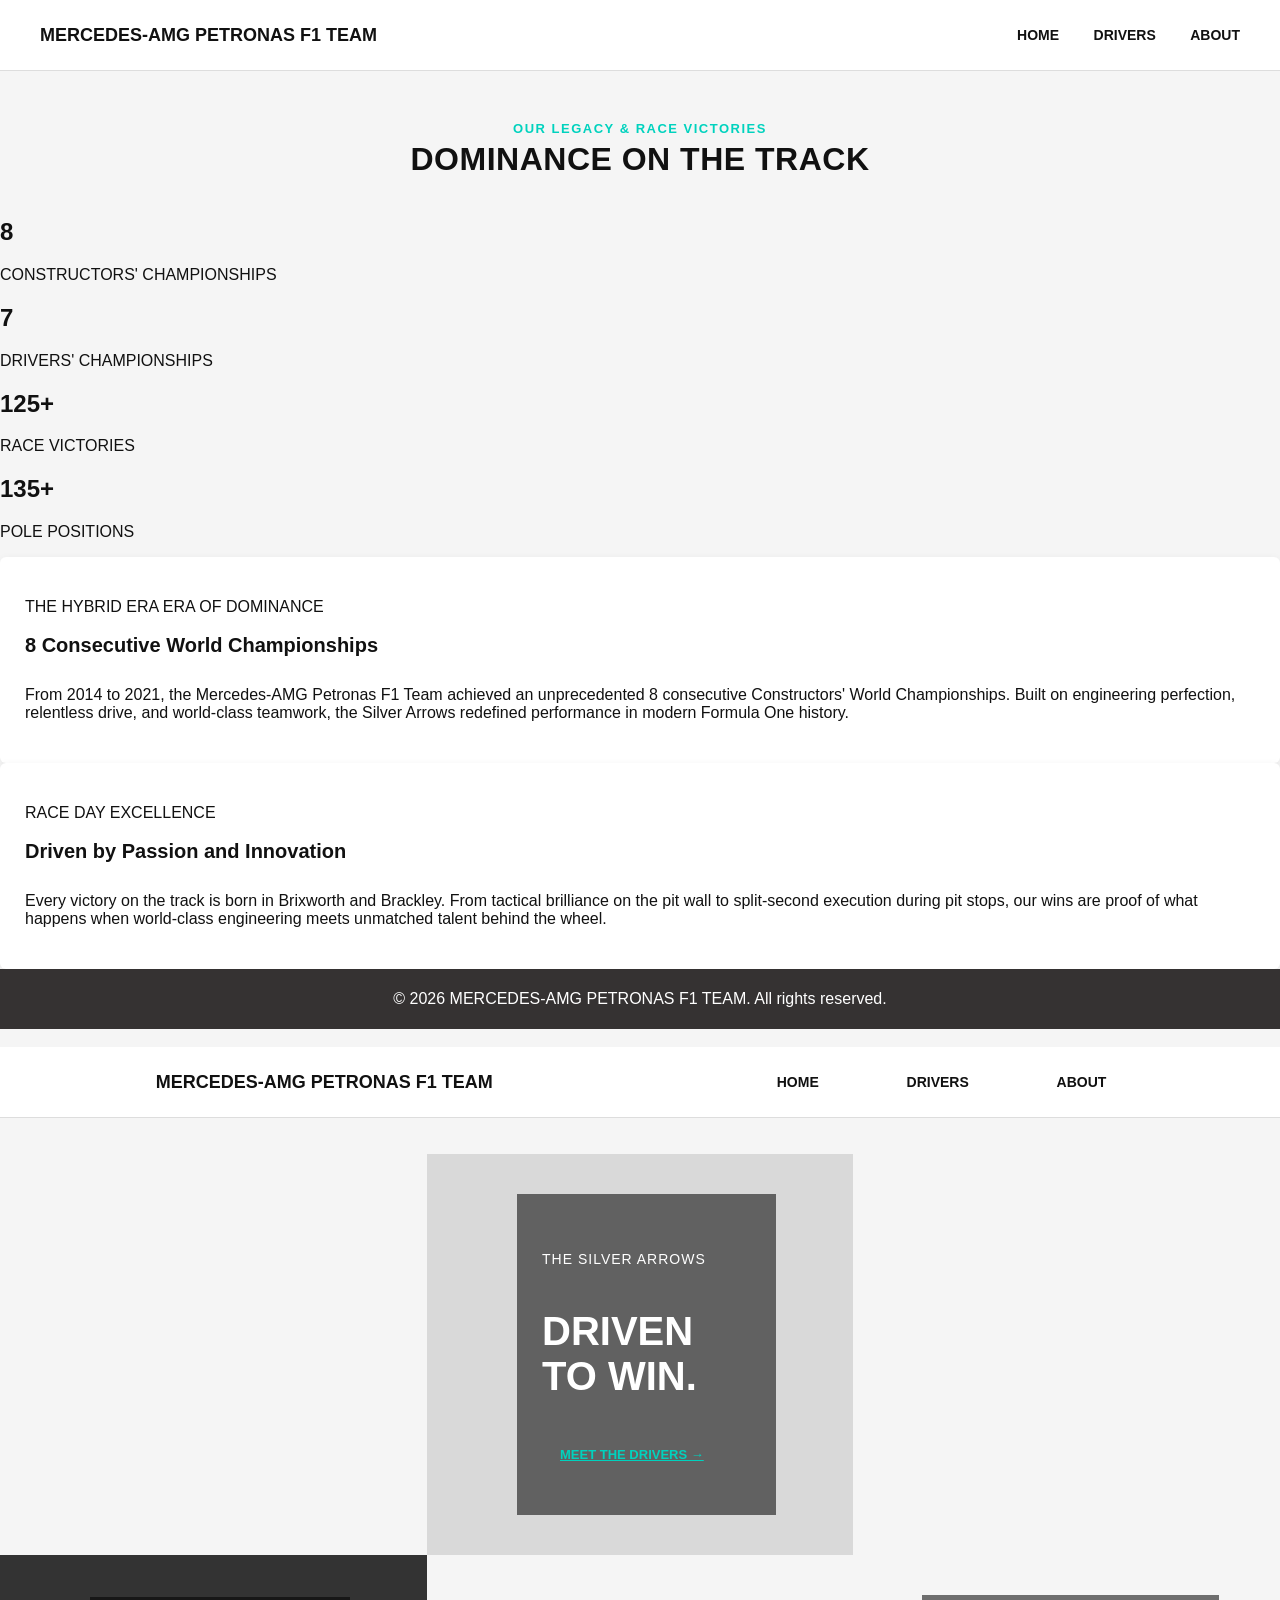
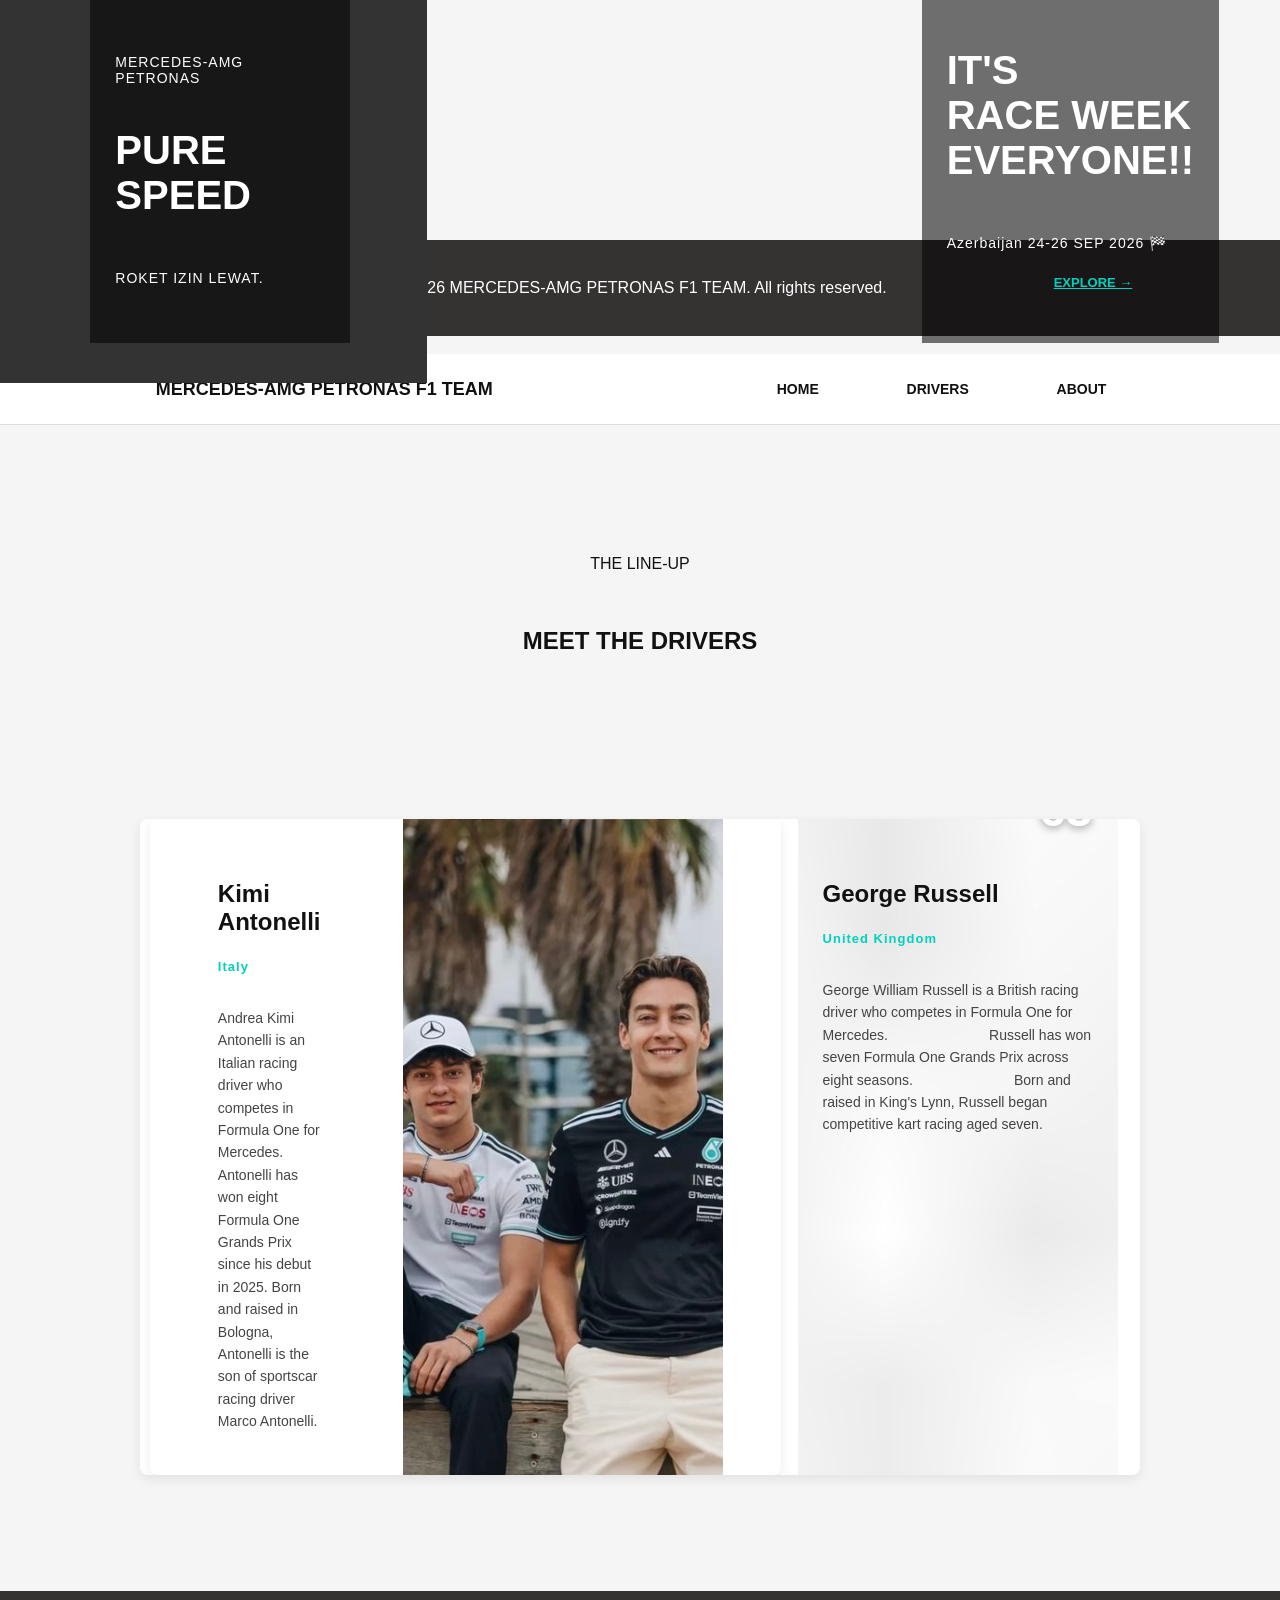
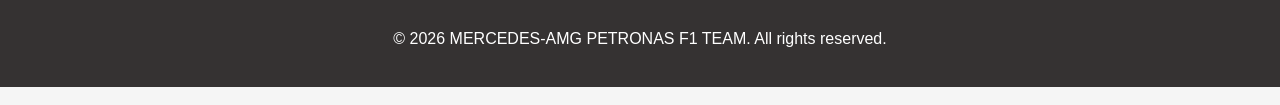
==== about.html @ 2ff605c6 "Add about page" ====
<!DOCTYPE html>
<html lang="en">
<head>
    <meta charset="UTF-8">
    <meta name="viewport" content="width=device-width, initial-scale=1.0">

    <title>About & Victories | Mercedes F1</title>
    <link rel="stylesheet" href="Mercedes.css">
</head>
<body>
    <nav>
        <h2>MERCEDES-AMG PETRONAS F1 TEAM</h2>
        <div>
            <a href="index.html">HOME</a>
            <a href="drivers.html">DRIVERS</a>
            <a href="about.html">ABOUT</a>
        </div>
    </nav>

    <main>
        <!-- Header Section -->
        <section class="about-header">
            <p>OUR LEGACY & RACE VICTORIES</p>
            <h1>DOMINANCE ON THE TRACK</h1>
        </section>

        <!-- Stats Counter / Highlight Section -->
        <section class="stats-section">
            <div class="stat-box">
                <h2>8</h2>
                <p>CONSTRUCTORS' CHAMPIONSHIPS</p>
            </div>
            <div class="stat-box">
                <h2>7</h2>
                <p>DRIVERS' CHAMPIONSHIPS</p>
            </div>
            <div class="stat-box">
                <h2>125+</h2>
                <p>RACE VICTORIES</p>
            </div>
            <div class="stat-box">
                <h2>135+</h2>
                <p>POLE POSITIONS</p>
            </div>
        </section>

        <!-- Story / Victories Section -->
        <section class="about-content">
            <div class="about-card">
                <div class="about-info">
                    <p class="subtitle">THE HYBRID ERA ERA OF DOMINANCE</p>
                    <h2>8 Consecutive World Championships</h2>
                    <p class="description">
                        From 2014 to 2021, the Mercedes-AMG Petronas F1 Team achieved an unprecedented 8 consecutive Constructors' World Championships. Built on engineering perfection, relentless drive, and world-class teamwork, the Silver Arrows redefined performance in modern Formula One history.
                    </p>
                </div>
            </div>

            <div class="about-card">
                <div class="about-info">
                    <p class="subtitle">RACE DAY EXCELLENCE</p>
                    <h2>Driven by Passion and Innovation</h2>
                    <p class="description">
                        Every victory on the track is born in Brixworth and Brackley. From tactical brilliance on the pit wall to split-second execution during pit stops, our wins are proof of what happens when world-class engineering meets unmatched talent behind the wheel.
                    </p>
                </div>
            </div>
        </section>
    </main>

    <footer>
        <p>&copy; 2026 MERCEDES-AMG PETRONAS F1 TEAM. All rights reserved.</p>
    </footer>
</body>
</html>



<!DOCTYPE html>
<html lang="en">
<head>
    <meta charset="UTF-8">
    <meta name="viewport" content="width=device-width, initial-scale=1.0">
    
    <title>Mercedes F1 | Silver Arrows</title>
    <link rel="stylesheet" href="Mercedes.css">
</head>
<body>
    <nav>
        <h2>MERCEDES-AMG PETRONAS F1 TEAM</h2>
        <div>
            <a href="index.html">HOME</a>
            <a href="drivers.html">DRIVERS</a>
            <a href="about.html">ABOUT</a>
        </div>
    </nav>

    <main>
        <section class="hero">
            <div class="box driver-box">
                <div class="content">
                    <p>THE SILVER ARROWS</p>
                    <h1>DRIVEN<br>TO WIN.</h1>
                    <a href="drivers.html">MEET THE DRIVERS →</a>
                </div>
            </div>

            <div class="box car-box">
                <div class="content">
                    <p>MERCEDES-AMG PETRONAS</p>
                    <h1>PURE<br>SPEED</h1>
                    <p>ROKET IZIN LEWAT.</p>
                </div>
            </div>

            <div class="box race-box">
                <div class="content">
                    <h1>IT'S<br>RACE WEEK<br>EVERYONE!!</h1>
                    <p>Azerbaijan 24-26 SEP 2026 🏁</p>
                    <a href="drivers.html">EXPLORE →</a>
                </div>

            </div>
        </section>

    </main>

    <footer>
        <p>&copy; 2026 MERCEDES-AMG PETRONAS F1 TEAM. All rights reserved.</p>
    </footer>
</body>
</html>

<!DOCTYPE html>
<html lang="en">
<head>
    <meta charset="UTF-8">
    <meta name="viewport" content="width=device-width, initial-scale=1.0">

    <title> Divers | Mercedes F1</title>
    <link rel="stylesheet" href="Mercedes.css">
</head>
<body>
    <nav>
        <h2>MERCEDES-AMG PETRONAS F1 TEAM</h2>
        <div>
            <a href="index.html">HOME</a>
            <a href="drivers.html">DRIVERS</a>
            <a href="about.html">ABOUT</a>
        </div>
    </nav>

    <main>
        <section class="drivers-header">
            <p>THE LINE-UP</p>
            <h1>MEET THE DRIVERS</h1>
        </section>

        <section class="drivers-grid">
            <div class="driver-card">
                <div class="driver-photo" style="background-image: url('230809549647189159.jpeg')"  
                </div>

                <div class="driver-info">
                    <span class="driver-number">63</span>
                    <h2>George Russell</h2>
                    <p class="driver-nationality">United Kingdom</p>
                    <p class="driver-bio">George William Russell is a British racing driver who competes in Formula One for Mercedes.
                         Russell has won seven Formula One Grands Prix across eight seasons. 
                         Born and raised in King's Lynn, Russell began competitive kart racing aged seven.</p>
                </div>
            </div>

            <div class="driver-card">
                <div class="driver-photo" style="background-image: url('kimigeorge.jpeg')">

            </div>
                <div class="driver-info">
                    <span class="driver-number">12</span>
                    <h2>Kimi Antonelli</h2>
                    <p class="driver-nationality">Italy</p>
                    <p class="driver-bio">Andrea Kimi Antonelli is an Italian racing driver who competes in Formula One for Mercedes. Antonelli has won eight Formula One Grands Prix since his debut in 2025. Born and raised in Bologna, Antonelli is the son of sportscar racing driver Marco Antonelli.</p>

                </div>
            </div>
        </section>



    </main>

    <footer>
        <p>&copy; 2026 MERCEDES-AMG PETRONAS F1 TEAM. All rights reserved.</p>
    </footer>

    
</body>
</html>
---- Mercedes.css ----
body {
    margin: 0;
    font-family: Arial, sans-serif;
    background-color: #f5f5f5;
    color: #111111;
}

nav {
    height: 70px;
    padding: 0 40px;
    display: flex;
    align-items: center;
    justify-content: space-between;
    background-color: white;
    border-bottom: 1px solid #dddddd;

}

nav h2 {
    font-size: 18px;
    margin: 0;
}

nav a {
    color: #111111;
    text-decoration: none;
    margin-left: 30px;
    font-size: 14px;
    font-weight: bold;
}

nav a:hover {
    color: #00d2be;
}

.hero{
    display: grid;
    grid-template-columns: 1fr 1fr 1fr;
    height: 650px;
}

.box {
    position: relative;
    display: flex;
    align-items: flex-end;
    padding: 40px;
    background-size: cover;
    background-position: center;
}

.driver-box {
    background-color: #d9d9d9;
    background-image: url("https://i.pinimg.com/736x/b3/23/a8/b323a8b10117eecd147b188df614c7f4.jpg");
}

.car-box {
    background-color: #333333;
    background-image: url("https://i.pinimg.com/736x/27/18/01/2718015dd34df4bcba54d2dc2a3abade.jpg")
}

.race-box {
    background-image: url("https://i.pinimg.com/1200x/5d/0c/c6/5d0cc6815a29a4d0edc4a8cb8e2e0ef5.jpg")
}

.content {
    background-color: rgba(0, 0, 0, 0.55);
    padding: 25px;
    color: white;
    width: 80%;
}

.content p{
    font-size: 14px;
    letter-spacing: 1px;
}

.content h1{
    font-size: 40px;
    margin: 10px 0 20px;
}

.content a {
    display: inline-block;
    padding: 10px 18px;
    color: #00d2be;
    text-decoration: underline;
    font-weight: bold;
    font-size: 13px;
}

.content a:hover {
    background-color: white;
}

.race-box .content a {
    background-color: transparent;
    color: #00d2be;
}
.content a:hover {
    background-color: white;
}

footer {
    text-align: center;
    padding: 5px;
    background-color: #353232;
    color: white;
}


.drivers-header {
    text-align: center;
    padding: 60px 20px 20px;
}




.driver-header p{
    font-size: 14px;
    letter-spacing: 1px;
    color: #00d2be;
    font-weight: bold;
    margin: 0;

}

.driver-header h1{
    font-size: 36px;
    margin: 10px 0 0;

}

.drivers-grid {
    display: grid;
    flex-direction: column;
    gap: 30px;
    padding: 40px 60px 80px;
    max-width: 1000px;
    margin: 0 auto;

}

.driver-card {
    display: flex;
    flex-direction: row-reverse;
    align-items: stretch;
    background-color: white;
    border-radius: 8px;
    overflow: hidden;
    box-shadow: 0 4px 12px rgba(0, 0, 0, 0.08);
}

.driver-photo {
    flex: 0 0 320px;
    background-color: #d9d9d9;
    background-size: cover;
    background-position: center;
}

.driver-info {
    flex: 1;
    padding: 25px;
    position: relative;
}

.driver-number {
    position: absolute;
    top: -55px;
    right: 25px;
    font-size: 48px;
    font-weight: bold;
    color: white;
    text-shadow: 0 2px 8px rgba(0, 0, 0, 0.4);
}

.driver-info h2 {
    margin: 0 0 5px;
    font-size: 24px;
}

.driver-nationality {
    color: #00d2be;
    font-weight: bold;
    font-size: 13px;
    letter-spacing: 1px;
    margin: 0 0 15px;

}

.driver-bio {
    font-size: 14px;
    line-height: 1.6;
    color: #444444;
    margin: 0;
}

@media (max-width: 768px) {
    .drivers-grid {
        padding: 20px;
    }
 
    .driver-card {
        flex-direction: column;
    }
 
    .driver-photo {
        flex: 0 0 250px;
        width: 100%;
    }
}

/* ==========================================
   ABOUT PAGE STYLES (COMPACT & BALANCED)
   ========================================== */

/* Header section */
.about-header {
    text-align: center;
    padding: 50px 20px 20px;
}

.about-header p {
    font-size: 13px;
    letter-spacing: 1.5px;
    color: #00d2be;
    font-weight: bold;
    margin: 0 0 5px;
    text-transform: uppercase;
}

.about-header h1 {
    font-size: 32px;
    margin: 0;
    color: #111111;
    letter-spacing: 0.5px;
}

/* Container Utama Rapat & Simetris */
.about-container {
    max-width: 850px; /* Diperketat agar konten padat di tengah */
    margin: 0 auto;
    padding: 0 20px 60px;
}

/* Statistik Grid (4 Kolom Rapat) */
.stats-grid {
    display: grid;
    grid-template-columns: repeat(4, 1fr);
    gap: 15px;
    margin-bottom: 30px;
}

.stat-card {
    background-color: #ffffff;
    padding: 20px 10px;
    text-align: center;
    border-radius: 6px;
    box-shadow: 0 2px 8px rgba(0, 0, 0, 0.06);
    border-top: 3px solid #00d2be;
}

.stat-card h2 {
    font-size: 32px;
    margin: 0;
    color: #111111;
    font-weight: bold;
}

.stat-card p {
    font-size: 11px;
    font-weight: bold;
    letter-spacing: 0.8px;
    color: #666666;
    margin: 6px 0 0;
    text-transform: uppercase;
}

/* Card Cerita / Victory Grid (Dua Kolom Sejajar) */
.about-grid {
    display: grid;
    grid-template-columns: 1fr 1fr; /* Membagi 2 kolom agar seimbang */
    gap: 20px;
}

.about-card {
    background-color: #ffffff;
    border-radius: 6px;
    overflow: hidden;
    box-shadow: 0 2px 8px rgba(0, 0, 0, 0.06);
    display: flex;
    flex-direction: column;
}

.about-info {
    padding: 25px;
    display: flex;
    flex-direction: column;
    justify-content: flex-start;
}

.about-subtitle {
    color: #00d2be;
    font-weight: bold;
    font-size: 12px;
    letter-spacing: 1px;
    margin: 0 0 8px;
    text-transform: uppercase;
}

.about-info h2 {
    margin: 0 0 12px;
    font-size: 20px;
    color: #111111;
    line-height: 1.3;
}

.about-description {
    font-size: 13.5px;
    line-height: 1.55;
    color: #444444;
    margin: 0;
}

/* Responsif Mobile */
@media (max-width: 768px) {
    .about-container {
        padding: 0 15px 40px;
    }

    .stats-grid {
        grid-template-columns: repeat(2, 1fr);
        gap: 10px;
    }

    .about-grid {
        grid-template-columns: 1fr; /* Tumpuk 1 kolom di HP */
        gap: 15px;
    }

    .about-header h1 {
        font-size: 26px;
    }
}
---- Mercedes.css ----
body {
    margin: 0;
    font-family: Arial, sans-serif;
    background-color: #f5f5f5;
    color: #111111;
}

nav {
    height: 70px;
    padding: 0 40px;
    display: flex;
    align-items: center;
    justify-content: space-between;
    background-color: white;
    border-bottom: 1px solid #dddddd;

}

nav h2 {
    font-size: 18px;
    margin: 0;
}

nav a {
    color: #111111;
    text-decoration: none;
    margin-left: 30px;
    font-size: 14px;
    font-weight: bold;
}

nav a:hover {
    color: #00d2be;
}

.hero{
    display: grid;
    grid-template-columns: 1fr 1fr 1fr;
    height: 650px;
}

.box {
    position: relative;
    display: flex;
    align-items: flex-end;
    padding: 40px;
    background-size: cover;
    background-position: center;
}

.driver-box {
    background-color: #d9d9d9;
    background-image: url("https://i.pinimg.com/736x/b3/23/a8/b323a8b10117eecd147b188df614c7f4.jpg");
}

.car-box {
    background-color: #333333;
    background-image: url("https://i.pinimg.com/736x/27/18/01/2718015dd34df4bcba54d2dc2a3abade.jpg")
}

.race-box {
    background-image: url("https://i.pinimg.com/1200x/5d/0c/c6/5d0cc6815a29a4d0edc4a8cb8e2e0ef5.jpg")
}

.content {
    background-color: rgba(0, 0, 0, 0.55);
    padding: 25px;
    color: white;
    width: 80%;
}

.content p{
    font-size: 14px;
    letter-spacing: 1px;
}

.content h1{
    font-size: 40px;
    margin: 10px 0 20px;
}

.content a {
    display: inline-block;
    padding: 10px 18px;
    color: #00d2be;
    text-decoration: underline;
    font-weight: bold;
    font-size: 13px;
}

.content a:hover {
    background-color: white;
}

.race-box .content a {
    background-color: transparent;
    color: #00d2be;
}
.content a:hover {
    background-color: white;
}

footer {
    text-align: center;
    padding: 5px;
    background-color: #353232;
    color: white;
}


.drivers-header {
    text-align: center;
    padding: 60px 20px 20px;
}




.driver-header p{
    font-size: 14px;
    letter-spacing: 1px;
    color: #00d2be;
    font-weight: bold;
    margin: 0;

}

.driver-header h1{
    font-size: 36px;
    margin: 10px 0 0;

}

.drivers-grid {
    display: grid;
    flex-direction: column;
    gap: 30px;
    padding: 40px 60px 80px;
    max-width: 1000px;
    margin: 0 auto;

}

.driver-card {
    display: flex;
    flex-direction: row-reverse;
    align-items: stretch;
    background-color: white;
    border-radius: 8px;
    overflow: hidden;
    box-shadow: 0 4px 12px rgba(0, 0, 0, 0.08);
}

.driver-photo {
    flex: 0 0 320px;
    background-color: #d9d9d9;
    background-size: cover;
    background-position: center;
}

.driver-info {
    flex: 1;
    padding: 25px;
    position: relative;
}

.driver-number {
    position: absolute;
    top: -55px;
    right: 25px;
    font-size: 48px;
    font-weight: bold;
    color: white;
    text-shadow: 0 2px 8px rgba(0, 0, 0, 0.4);
}

.driver-info h2 {
    margin: 0 0 5px;
    font-size: 24px;
}

.driver-nationality {
    color: #00d2be;
    font-weight: bold;
    font-size: 13px;
    letter-spacing: 1px;
    margin: 0 0 15px;

}

.driver-bio {
    font-size: 14px;
    line-height: 1.6;
    color: #444444;
    margin: 0;
}

@media (max-width: 768px) {
    .drivers-grid {
        padding: 20px;
    }
 
    .driver-card {
        flex-direction: column;
    }
 
    .driver-photo {
        flex: 0 0 250px;
        width: 100%;
    }
}

/* ==========================================
   ABOUT PAGE STYLES (COMPACT & BALANCED)
   ========================================== */

/* Header section */
.about-header {
    text-align: center;
    padding: 50px 20px 20px;
}

.about-header p {
    font-size: 13px;
    letter-spacing: 1.5px;
    color: #00d2be;
    font-weight: bold;
    margin: 0 0 5px;
    text-transform: uppercase;
}

.about-header h1 {
    font-size: 32px;
    margin: 0;
    color: #111111;
    letter-spacing: 0.5px;
}

/* Container Utama Rapat & Simetris */
.about-container {
    max-width: 850px; /* Diperketat agar konten padat di tengah */
    margin: 0 auto;
    padding: 0 20px 60px;
}

/* Statistik Grid (4 Kolom Rapat) */
.stats-grid {
    display: grid;
    grid-template-columns: repeat(4, 1fr);
    gap: 15px;
    margin-bottom: 30px;
}

.stat-card {
    background-color: #ffffff;
    padding: 20px 10px;
    text-align: center;
    border-radius: 6px;
    box-shadow: 0 2px 8px rgba(0, 0, 0, 0.06);
    border-top: 3px solid #00d2be;
}

.stat-card h2 {
    font-size: 32px;
    margin: 0;
    color: #111111;
    font-weight: bold;
}

.stat-card p {
    font-size: 11px;
    font-weight: bold;
    letter-spacing: 0.8px;
    color: #666666;
    margin: 6px 0 0;
    text-transform: uppercase;
}

/* Card Cerita / Victory Grid (Dua Kolom Sejajar) */
.about-grid {
    display: grid;
    grid-template-columns: 1fr 1fr; /* Membagi 2 kolom agar seimbang */
    gap: 20px;
}

.about-card {
    background-color: #ffffff;
    border-radius: 6px;
    overflow: hidden;
    box-shadow: 0 2px 8px rgba(0, 0, 0, 0.06);
    display: flex;
    flex-direction: column;
}

.about-info {
    padding: 25px;
    display: flex;
    flex-direction: column;
    justify-content: flex-start;
}

.about-subtitle {
    color: #00d2be;
    font-weight: bold;
    font-size: 12px;
    letter-spacing: 1px;
    margin: 0 0 8px;
    text-transform: uppercase;
}

.about-info h2 {
    margin: 0 0 12px;
    font-size: 20px;
    color: #111111;
    line-height: 1.3;
}

.about-description {
    font-size: 13.5px;
    line-height: 1.55;
    color: #444444;
    margin: 0;
}

/* Responsif Mobile */
@media (max-width: 768px) {
    .about-container {
        padding: 0 15px 40px;
    }

    .stats-grid {
        grid-template-columns: repeat(2, 1fr);
        gap: 10px;
    }

    .about-grid {
        grid-template-columns: 1fr; /* Tumpuk 1 kolom di HP */
        gap: 15px;
    }

    .about-header h1 {
        font-size: 26px;
    }
}
---- Mercedes.css ----
body {
    margin: 0;
    font-family: Arial, sans-serif;
    background-color: #f5f5f5;
    color: #111111;
}

nav {
    height: 70px;
    padding: 0 40px;
    display: flex;
    align-items: center;
    justify-content: space-between;
    background-color: white;
    border-bottom: 1px solid #dddddd;

}

nav h2 {
    font-size: 18px;
    margin: 0;
}

nav a {
    color: #111111;
    text-decoration: none;
    margin-left: 30px;
    font-size: 14px;
    font-weight: bold;
}

nav a:hover {
    color: #00d2be;
}

.hero{
    display: grid;
    grid-template-columns: 1fr 1fr 1fr;
    height: 650px;
}

.box {
    position: relative;
    display: flex;
    align-items: flex-end;
    padding: 40px;
    background-size: cover;
    background-position: center;
}

.driver-box {
    background-color: #d9d9d9;
    background-image: url("https://i.pinimg.com/736x/b3/23/a8/b323a8b10117eecd147b188df614c7f4.jpg");
}

.car-box {
    background-color: #333333;
    background-image: url("https://i.pinimg.com/736x/27/18/01/2718015dd34df4bcba54d2dc2a3abade.jpg")
}

.race-box {
    background-image: url("https://i.pinimg.com/1200x/5d/0c/c6/5d0cc6815a29a4d0edc4a8cb8e2e0ef5.jpg")
}

.content {
    background-color: rgba(0, 0, 0, 0.55);
    padding: 25px;
    color: white;
    width: 80%;
}

.content p{
    font-size: 14px;
    letter-spacing: 1px;
}

.content h1{
    font-size: 40px;
    margin: 10px 0 20px;
}

.content a {
    display: inline-block;
    padding: 10px 18px;
    color: #00d2be;
    text-decoration: underline;
    font-weight: bold;
    font-size: 13px;
}

.content a:hover {
    background-color: white;
}

.race-box .content a {
    background-color: transparent;
    color: #00d2be;
}
.content a:hover {
    background-color: white;
}

footer {
    text-align: center;
    padding: 5px;
    background-color: #353232;
    color: white;
}


.drivers-header {
    text-align: center;
    padding: 60px 20px 20px;
}




.driver-header p{
    font-size: 14px;
    letter-spacing: 1px;
    color: #00d2be;
    font-weight: bold;
    margin: 0;

}

.driver-header h1{
    font-size: 36px;
    margin: 10px 0 0;

}

.drivers-grid {
    display: grid;
    flex-direction: column;
    gap: 30px;
    padding: 40px 60px 80px;
    max-width: 1000px;
    margin: 0 auto;

}

.driver-card {
    display: flex;
    flex-direction: row-reverse;
    align-items: stretch;
    background-color: white;
    border-radius: 8px;
    overflow: hidden;
    box-shadow: 0 4px 12px rgba(0, 0, 0, 0.08);
}

.driver-photo {
    flex: 0 0 320px;
    background-color: #d9d9d9;
    background-size: cover;
    background-position: center;
}

.driver-info {
    flex: 1;
    padding: 25px;
    position: relative;
}

.driver-number {
    position: absolute;
    top: -55px;
    right: 25px;
    font-size: 48px;
    font-weight: bold;
    color: white;
    text-shadow: 0 2px 8px rgba(0, 0, 0, 0.4);
}

.driver-info h2 {
    margin: 0 0 5px;
    font-size: 24px;
}

.driver-nationality {
    color: #00d2be;
    font-weight: bold;
    font-size: 13px;
    letter-spacing: 1px;
    margin: 0 0 15px;

}

.driver-bio {
    font-size: 14px;
    line-height: 1.6;
    color: #444444;
    margin: 0;
}

@media (max-width: 768px) {
    .drivers-grid {
        padding: 20px;
    }
 
    .driver-card {
        flex-direction: column;
    }
 
    .driver-photo {
        flex: 0 0 250px;
        width: 100%;
    }
}

/* ==========================================
   ABOUT PAGE STYLES (COMPACT & BALANCED)
   ========================================== */

/* Header section */
.about-header {
    text-align: center;
    padding: 50px 20px 20px;
}

.about-header p {
    font-size: 13px;
    letter-spacing: 1.5px;
    color: #00d2be;
    font-weight: bold;
    margin: 0 0 5px;
    text-transform: uppercase;
}

.about-header h1 {
    font-size: 32px;
    margin: 0;
    color: #111111;
    letter-spacing: 0.5px;
}

/* Container Utama Rapat & Simetris */
.about-container {
    max-width: 850px; /* Diperketat agar konten padat di tengah */
    margin: 0 auto;
    padding: 0 20px 60px;
}

/* Statistik Grid (4 Kolom Rapat) */
.stats-grid {
    display: grid;
    grid-template-columns: repeat(4, 1fr);
    gap: 15px;
    margin-bottom: 30px;
}

.stat-card {
    background-color: #ffffff;
    padding: 20px 10px;
    text-align: center;
    border-radius: 6px;
    box-shadow: 0 2px 8px rgba(0, 0, 0, 0.06);
    border-top: 3px solid #00d2be;
}

.stat-card h2 {
    font-size: 32px;
    margin: 0;
    color: #111111;
    font-weight: bold;
}

.stat-card p {
    font-size: 11px;
    font-weight: bold;
    letter-spacing: 0.8px;
    color: #666666;
    margin: 6px 0 0;
    text-transform: uppercase;
}

/* Card Cerita / Victory Grid (Dua Kolom Sejajar) */
.about-grid {
    display: grid;
    grid-template-columns: 1fr 1fr; /* Membagi 2 kolom agar seimbang */
    gap: 20px;
}

.about-card {
    background-color: #ffffff;
    border-radius: 6px;
    overflow: hidden;
    box-shadow: 0 2px 8px rgba(0, 0, 0, 0.06);
    display: flex;
    flex-direction: column;
}

.about-info {
    padding: 25px;
    display: flex;
    flex-direction: column;
    justify-content: flex-start;
}

.about-subtitle {
    color: #00d2be;
    font-weight: bold;
    font-size: 12px;
    letter-spacing: 1px;
    margin: 0 0 8px;
    text-transform: uppercase;
}

.about-info h2 {
    margin: 0 0 12px;
    font-size: 20px;
    color: #111111;
    line-height: 1.3;
}

.about-description {
    font-size: 13.5px;
    line-height: 1.55;
    color: #444444;
    margin: 0;
}

/* Responsif Mobile */
@media (max-width: 768px) {
    .about-container {
        padding: 0 15px 40px;
    }

    .stats-grid {
        grid-template-columns: repeat(2, 1fr);
        gap: 10px;
    }

    .about-grid {
        grid-template-columns: 1fr; /* Tumpuk 1 kolom di HP */
        gap: 15px;
    }

    .about-header h1 {
        font-size: 26px;
    }
}
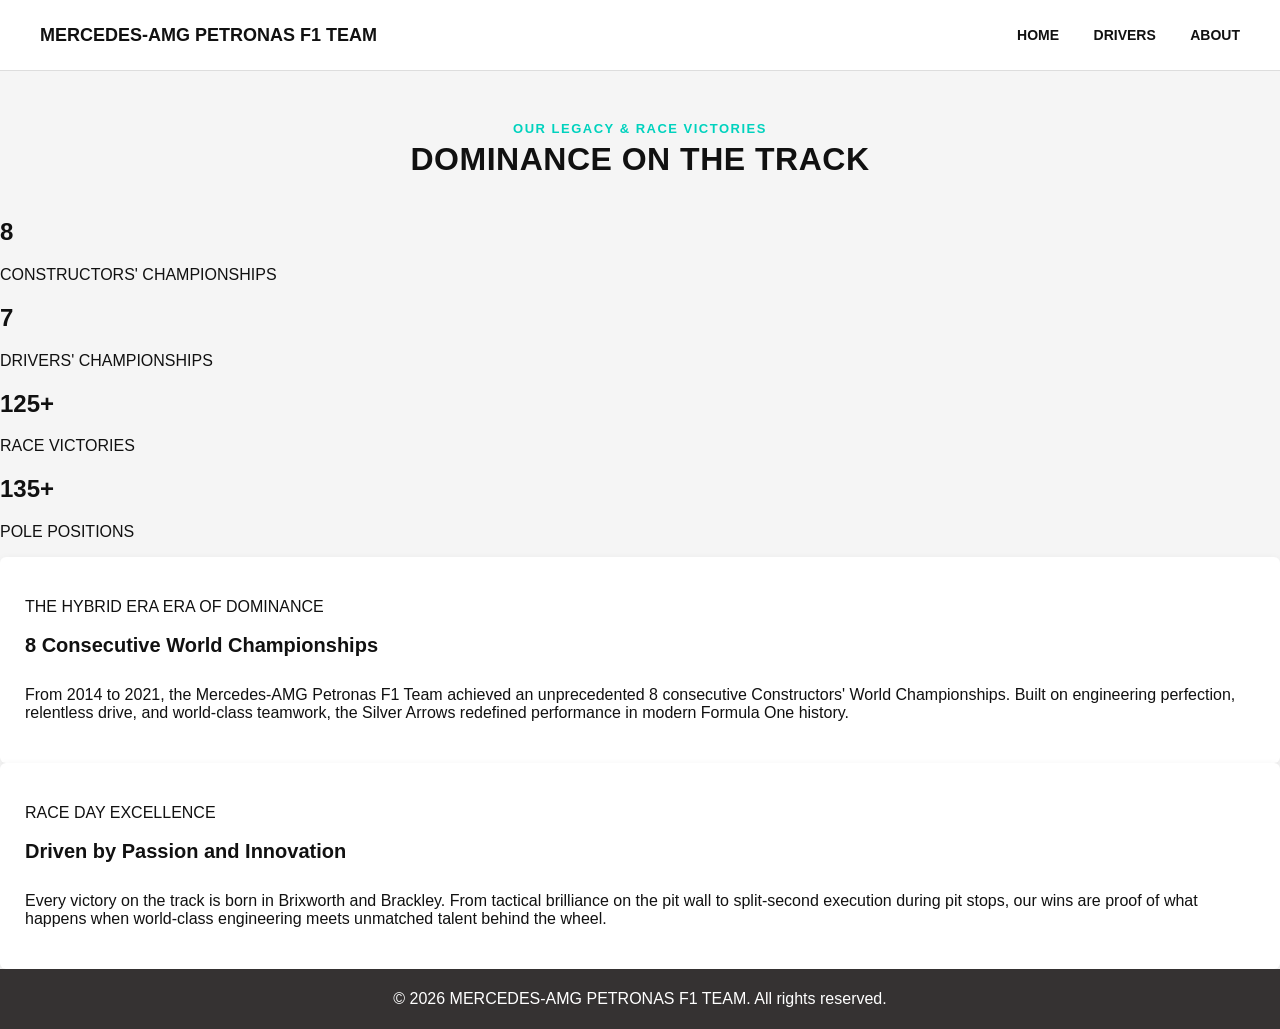
==== commit eb5c82a5: "Update about.html" ====
--- a/about.html
+++ b/about.html
@@ -74,126 +74,3 @@
     </footer>
 </body>
 </html>
-
-
-
-<!DOCTYPE html>
-<html lang="en">
-<head>
-    <meta charset="UTF-8">
-    <meta name="viewport" content="width=device-width, initial-scale=1.0">
-    
-    <title>Mercedes F1 | Silver Arrows</title>
-    <link rel="stylesheet" href="Mercedes.css">
-</head>
-<body>
-    <nav>
-        <h2>MERCEDES-AMG PETRONAS F1 TEAM</h2>
-        <div>
-            <a href="index.html">HOME</a>
-            <a href="drivers.html">DRIVERS</a>
-            <a href="about.html">ABOUT</a>
-        </div>
-    </nav>
-
-    <main>
-        <section class="hero">
-            <div class="box driver-box">
-                <div class="content">
-                    <p>THE SILVER ARROWS</p>
-                    <h1>DRIVEN<br>TO WIN.</h1>
-                    <a href="drivers.html">MEET THE DRIVERS →</a>
-                </div>
-            </div>
-
-            <div class="box car-box">
-                <div class="content">
-                    <p>MERCEDES-AMG PETRONAS</p>
-                    <h1>PURE<br>SPEED</h1>
-                    <p>ROKET IZIN LEWAT.</p>
-                </div>
-            </div>
-
-            <div class="box race-box">
-                <div class="content">
-                    <h1>IT'S<br>RACE WEEK<br>EVERYONE!!</h1>
-                    <p>Azerbaijan 24-26 SEP 2026 🏁</p>
-                    <a href="drivers.html">EXPLORE →</a>
-                </div>
-
-            </div>
-        </section>
-
-    </main>
-
-    <footer>
-        <p>&copy; 2026 MERCEDES-AMG PETRONAS F1 TEAM. All rights reserved.</p>
-    </footer>
-</body>
-</html>
-
-<!DOCTYPE html>
-<html lang="en">
-<head>
-    <meta charset="UTF-8">
-    <meta name="viewport" content="width=device-width, initial-scale=1.0">
-
-    <title> Divers | Mercedes F1</title>
-    <link rel="stylesheet" href="Mercedes.css">
-</head>
-<body>
-    <nav>
-        <h2>MERCEDES-AMG PETRONAS F1 TEAM</h2>
-        <div>
-            <a href="index.html">HOME</a>
-            <a href="drivers.html">DRIVERS</a>
-            <a href="about.html">ABOUT</a>
-        </div>
-    </nav>
-
-    <main>
-        <section class="drivers-header">
-            <p>THE LINE-UP</p>
-            <h1>MEET THE DRIVERS</h1>
-        </section>
-
-        <section class="drivers-grid">
-            <div class="driver-card">
-                <div class="driver-photo" style="background-image: url('230809549647189159.jpeg')"  
-                </div>
-
-                <div class="driver-info">
-                    <span class="driver-number">63</span>
-                    <h2>George Russell</h2>
-                    <p class="driver-nationality">United Kingdom</p>
-                    <p class="driver-bio">George William Russell is a British racing driver who competes in Formula One for Mercedes.
-                         Russell has won seven Formula One Grands Prix across eight seasons. 
-                         Born and raised in King's Lynn, Russell began competitive kart racing aged seven.</p>
-                </div>
-            </div>
-
-            <div class="driver-card">
-                <div class="driver-photo" style="background-image: url('kimigeorge.jpeg')">
-
-            </div>
-                <div class="driver-info">
-                    <span class="driver-number">12</span>
-                    <h2>Kimi Antonelli</h2>
-                    <p class="driver-nationality">Italy</p>
-                    <p class="driver-bio">Andrea Kimi Antonelli is an Italian racing driver who competes in Formula One for Mercedes. Antonelli has won eight Formula One Grands Prix since his debut in 2025. Born and raised in Bologna, Antonelli is the son of sportscar racing driver Marco Antonelli.</p>
-
-                </div>
-            </div>
-        </section>
-
-
-
-    </main>
-
-    <footer>
-        <p>&copy; 2026 MERCEDES-AMG PETRONAS F1 TEAM. All rights reserved.</p>
-    </footer>
-
-    
-</body>
-</html>
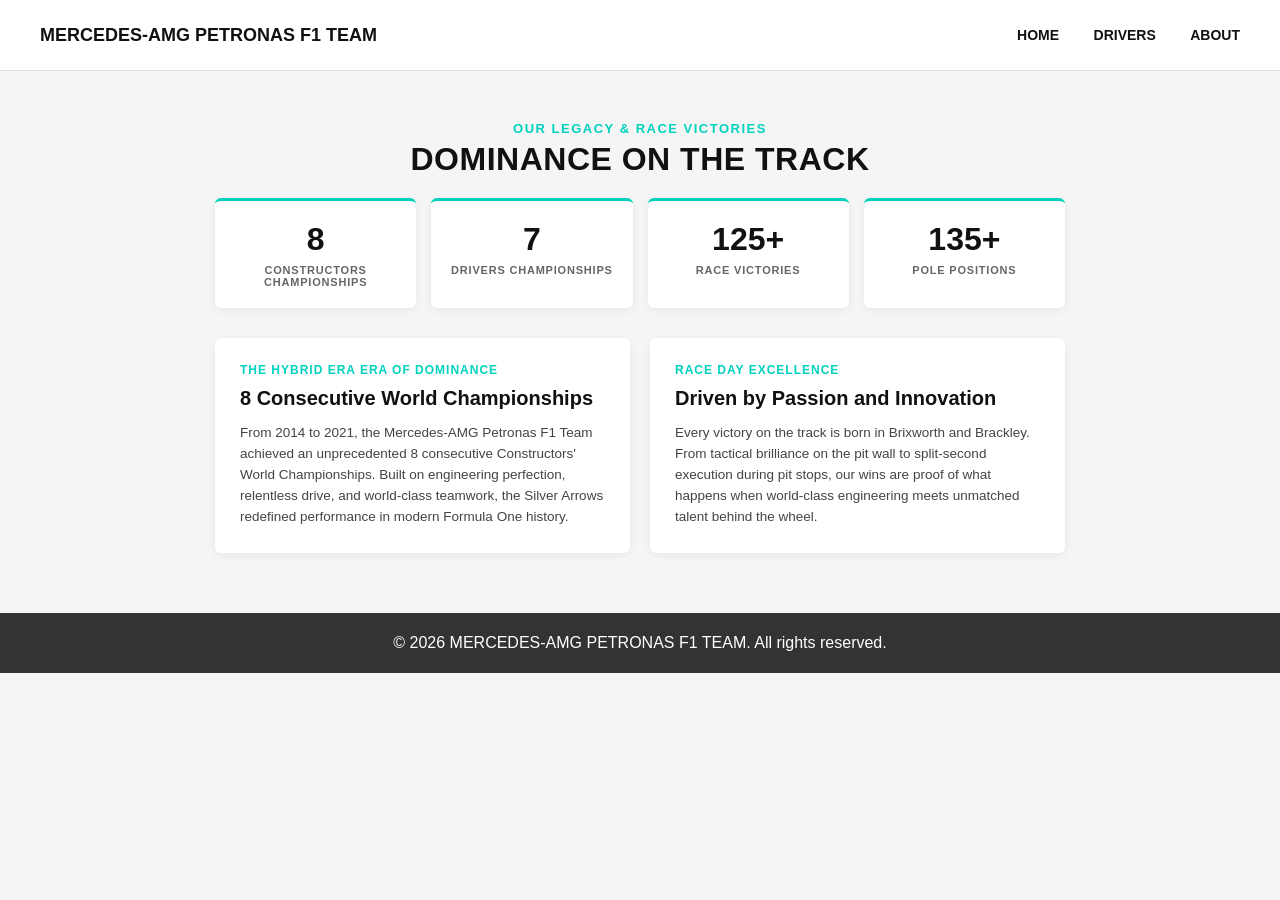
==== commit f764eb75: "Update about page and CSS" ====
--- a/about.html
+++ b/about.html
@@ -19,21 +19,20 @@
     </nav>
 
     <main>
-        <!-- Header Section -->
         <section class="about-header">
             <p>OUR LEGACY & RACE VICTORIES</p>
             <h1>DOMINANCE ON THE TRACK</h1>
         </section>
 
-        <!-- Stats Counter / Highlight Section -->
+        
         <section class="stats-section">
             <div class="stat-box">
                 <h2>8</h2>
-                <p>CONSTRUCTORS' CHAMPIONSHIPS</p>
+                <p>CONSTRUCTORS CHAMPIONSHIPS</p>
             </div>
             <div class="stat-box">
                 <h2>7</h2>
-                <p>DRIVERS' CHAMPIONSHIPS</p>
+                <p>DRIVERS CHAMPIONSHIPS</p>
             </div>
             <div class="stat-box">
                 <h2>125+</h2>
@@ -45,7 +44,6 @@
             </div>
         </section>
 
-        <!-- Story / Victories Section -->
         <section class="about-content">
             <div class="about-card">
                 <div class="about-info">
--- a/Mercedes.css
+++ b/Mercedes.css
@@ -13,7 +13,6 @@
     justify-content: space-between;
     background-color: white;
     border-bottom: 1px solid #dddddd;
-
 }
 
 nav h2 {
@@ -33,7 +32,7 @@
     color: #00d2be;
 }
 
-.hero{
+.hero {
     display: grid;
     grid-template-columns: 1fr 1fr 1fr;
     height: 650px;
@@ -55,11 +54,11 @@
 
 .car-box {
     background-color: #333333;
-    background-image: url("https://i.pinimg.com/736x/27/18/01/2718015dd34df4bcba54d2dc2a3abade.jpg")
+    background-image: url("https://i.pinimg.com/736x/27/18/01/2718015dd34df4bcba54d2dc2a3abade.jpg");
 }
 
 .race-box {
-    background-image: url("https://i.pinimg.com/1200x/5d/0c/c6/5d0cc6815a29a4d0edc4a8cb8e2e0ef5.jpg")
+    background-image: url("https://i.pinimg.com/1200x/5d/0c/c6/5d0cc6815a29a4d0edc4a8cb8e2e0ef5.jpg");
 }
 
 .content {
@@ -69,12 +68,12 @@
     width: 80%;
 }
 
-.content p{
+.content p {
     font-size: 14px;
     letter-spacing: 1px;
 }
 
-.content h1{
+.content h1 {
     font-size: 40px;
     margin: 10px 0 20px;
 }
@@ -95,9 +94,6 @@
 .race-box .content a {
     background-color: transparent;
     color: #00d2be;
-}
-.content a:hover {
-    background-color: white;
 }
 
 footer {
@@ -105,40 +101,58 @@
     padding: 5px;
     background-color: #353232;
     color: white;
-}
-
+    display: flex;
+    align-items: center;
+    justify-content: center;
+    gap: 15px;
+}
+
+.socials {
+    display: flex;
+    align-items: center;
+    gap: 15px;
+}
+
+.social-link {
+    color: white;
+    display: inline-flex;
+    align-items: center;
+    transition: color 0.2s;
+}
+
+.social-link:hover {
+    color: #00d2be;
+}
+
+/* ==========================================
+   DRIVERS PAGE
+   ========================================== */
 
 .drivers-header {
     text-align: center;
     padding: 60px 20px 20px;
 }
 
-
-
-
-.driver-header p{
+.drivers-header p {
     font-size: 14px;
     letter-spacing: 1px;
     color: #00d2be;
     font-weight: bold;
     margin: 0;
-
-}
-
-.driver-header h1{
+}
+
+.drivers-header h1 {
     font-size: 36px;
     margin: 10px 0 0;
-
 }
 
 .drivers-grid {
-    display: grid;
+    display: flex;
     flex-direction: column;
     gap: 30px;
     padding: 40px 60px 80px;
     max-width: 1000px;
     margin: 0 auto;
-
 }
 
 .driver-card {
@@ -185,7 +199,6 @@
     font-size: 13px;
     letter-spacing: 1px;
     margin: 0 0 15px;
-
 }
 
 .driver-bio {
@@ -199,22 +212,18 @@
     .drivers-grid {
         padding: 20px;
     }
- 
+
     .driver-card {
         flex-direction: column;
     }
- 
+
     .driver-photo {
         flex: 0 0 250px;
         width: 100%;
     }
 }
 
-/* ==========================================
-   ABOUT PAGE STYLES (COMPACT & BALANCED)
-   ========================================== */
-
-/* Header section */
+
 .about-header {
     text-align: center;
     padding: 50px 20px 20px;
@@ -236,22 +245,17 @@
     letter-spacing: 0.5px;
 }
 
-/* Container Utama Rapat & Simetris */
-.about-container {
-    max-width: 850px; /* Diperketat agar konten padat di tengah */
-    margin: 0 auto;
-    padding: 0 20px 60px;
-}
-
-/* Statistik Grid (4 Kolom Rapat) */
-.stats-grid {
+/* Grid 4 statistik */
+.stats-section {
     display: grid;
     grid-template-columns: repeat(4, 1fr);
     gap: 15px;
-    margin-bottom: 30px;
-}
-
-.stat-card {
+    max-width: 850px;
+    margin: 0 auto 30px;
+    padding: 0 20px;
+}
+
+.stat-box {
     background-color: #ffffff;
     padding: 20px 10px;
     text-align: center;
@@ -260,14 +264,14 @@
     border-top: 3px solid #00d2be;
 }
 
-.stat-card h2 {
+.stat-box h2 {
     font-size: 32px;
     margin: 0;
     color: #111111;
     font-weight: bold;
 }
 
-.stat-card p {
+.stat-box p {
     font-size: 11px;
     font-weight: bold;
     letter-spacing: 0.8px;
@@ -276,11 +280,14 @@
     text-transform: uppercase;
 }
 
-/* Card Cerita / Victory Grid (Dua Kolom Sejajar) */
-.about-grid {
+/* Dua card cerita berdampingan */
+.about-content {
     display: grid;
-    grid-template-columns: 1fr 1fr; /* Membagi 2 kolom agar seimbang */
+    grid-template-columns: 1fr 1fr;
     gap: 20px;
+    max-width: 850px;
+    margin: 0 auto;
+    padding: 0 20px 60px;
 }
 
 .about-card {
@@ -299,7 +306,7 @@
     justify-content: flex-start;
 }
 
-.about-subtitle {
+.about-info .subtitle {
     color: #00d2be;
     font-weight: bold;
     font-size: 12px;
@@ -315,27 +322,24 @@
     line-height: 1.3;
 }
 
-.about-description {
+.about-info .description {
     font-size: 13.5px;
     line-height: 1.55;
     color: #444444;
     margin: 0;
 }
 
-/* Responsif Mobile */
 @media (max-width: 768px) {
-    .about-container {
-        padding: 0 15px 40px;
-    }
-
-    .stats-grid {
+    .stats-section {
         grid-template-columns: repeat(2, 1fr);
         gap: 10px;
-    }
-
-    .about-grid {
-        grid-template-columns: 1fr; /* Tumpuk 1 kolom di HP */
+        padding: 0 15px;
+    }
+
+    .about-content {
+        grid-template-columns: 1fr;
         gap: 15px;
+        padding: 0 15px 40px;
     }
 
     .about-header h1 {
